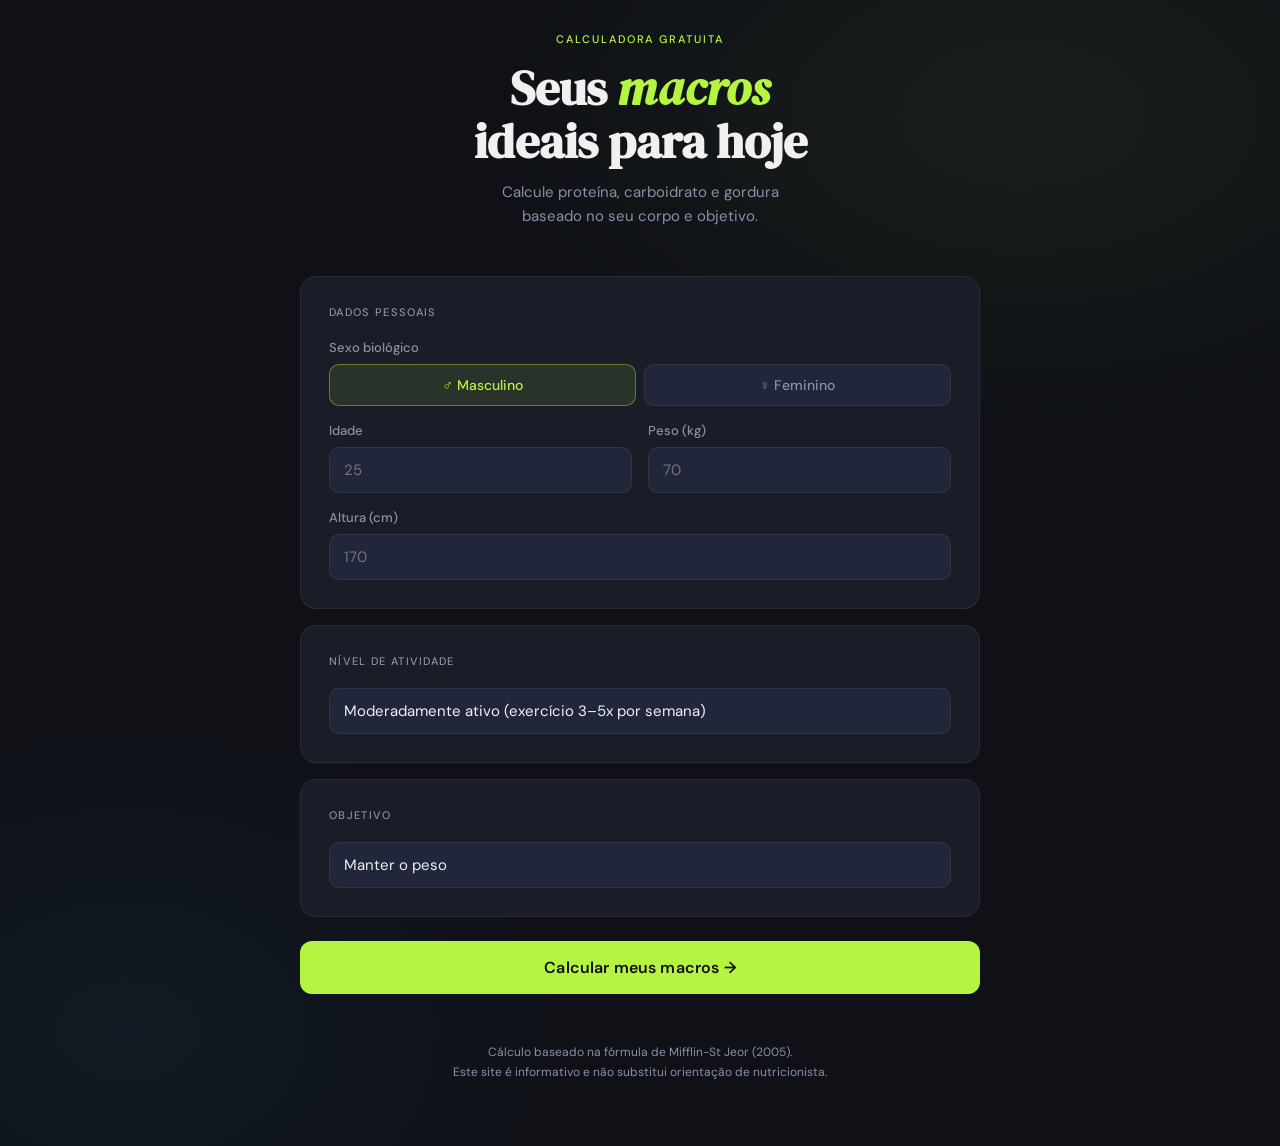
==== index.html @ f39bc1b3 "Add files via upload" ====
<!DOCTYPE html>
<html lang="pt-BR">
    <head>
        <meta charset="UTF-8">
        <meta name="viewport" content="width=device-width, initial-scale=1.0">
        <title>Calculadora de Macros | Proteína, Carboidrato e Gordura</title>
        <meta name="description" content="Calcule seus macronutrientes ideais para emagrecer, ganhar massa ou manter o peso. Grátis e baseado em fórmulas científicas.">
        <link rel="preconnect" href="https://fonts.googleapis.com">
        <link href="https://fonts.googleapis.com/css2?family=DM+Serif+Display:ital@0;1&family=DM+Sans:wght@300;400;500;600&display=swap" rel="stylesheet">
        <link rel="stylesheet" href="style.css">
    </head>
    <body>
        <div class="container">
        
        <header>
            <p class="eyebrow">Calculadora gratuita</p>
            <h1>Seus <em>macros</em><br>ideais para hoje</h1>
            <p class="subtitle">Calcule proteína, carboidrato e gordura<br>baseado no seu corpo e objetivo.</p>
        </header>
        
        <div class="card">
            <p class="section-label">Dados pessoais</p>
            <div style="margin-bottom:1rem;">
            <label style="margin-bottom:8px; display:block;">Sexo biológico</label>
            <div class="gender-group">
                <button class="gender-btn active" onclick="setGender('m', this)">♂ Masculino</button>
                <button class="gender-btn" onclick="setGender('f', this)">♀ Feminino</button>
            </div>
            </div>
            <div class="row">
            <div class="field">
                <label for="age">Idade</label>
                <input type="number" id="age" placeholder="25" min="10" max="100">
            </div>
            <div class="field">
                <label for="weight">Peso (kg)</label>
                <input type="number" id="weight" placeholder="70" min="30" max="300">
            </div>
            </div>
            <div class="field" style="margin-top:1rem;">
            <label for="height">Altura (cm)</label>
            <input type="number" id="height" placeholder="170" min="100" max="250">
            </div>
        </div>

        <div class="card">
            <p class="section-label">Nível de atividade</p>
            <div class="field">
            <select id="activity">
                <option value="1.2">Sedentário (pouco ou nenhum exercício)</option>
                <option value="1.375">Levemente ativo (exercício 1–3x por semana)</option>
                <option value="1.55" selected>Moderadamente ativo (exercício 3–5x por semana)</option>
                <option value="1.725">Muito ativo (exercício 6–7x por semana)</option>
                <option value="1.9">Extremamente ativo (atleta ou trabalho físico intenso)</option>
            </select>
            </div>
        </div>

        <div class="card">
            <p class="section-label">Objetivo</p>
            <div class="field">
            <select id="goal">
                <option value="cut">Emagrecer (déficit calórico)</option>
                <option value="maintain" selected>Manter o peso</option>
                <option value="bulk">Ganhar massa muscular</option>
            </select>
            </div>
        </div>
        
        <button class="calc-btn" onclick="calcular()">Calcular meus macros →</button>

        <div id="results">
            <div style="height:2rem;"></div>
        
            <div class="kcal-card">
            <p class="kcal-label">Calorias diárias recomendadas</p>
            <p class="kcal-value" id="r-kcal">—</p>
            <p class="kcal-unit">kcal / dia</p>
            </div>
        
            <div class="macros-grid">
            <div class="macro-card protein">
                <p class="macro-name">Proteína</p>
                <p class="macro-g" id="r-prot">—</p>
                <p class="macro-unit">gramas</p>
            </div>
            <div class="macro-card carb">
                <p class="macro-name">Carboidrato</p>
                <p class="macro-g" id="r-carb">—</p>
                <p class="macro-unit">gramas</p>
            </div>
            <div class="macro-card fat">
                <p class="macro-name">Gordura</p>
                <p class="macro-g" id="r-fat">—</p>
                <p class="macro-unit">gramas</p>
            </div>
            </div>
        
            <div class="bar-card">
            <p class="bar-label">Distribuição calórica</p>
            <div class="bar-track">
                <div class="bar-segment" id="bar-prot" style="background: var(--protein); width:0%"></div>
                <div class="bar-segment" id="bar-carb" style="background: var(--carb); width:0%"></div>
                <div class="bar-segment" id="bar-fat" style="background: var(--fat); width:0%"></div>
            </div>
            <div class="bar-legend">
                <div class="legend-item"><div class="legend-dot" style="background:var(--protein)"></div><span id="leg-prot">Proteína</span></div>
                <div class="legend-item"><div class="legend-dot" style="background:var(--carb)"></div><span id="leg-carb">Carboidrato</span></div>
                <div class="legend-item"><div class="legend-dot" style="background:var(--fat)"></div><span id="leg-fat">Gordura</span></div>
            </div>
            </div>
        
            <div class="info-card">
            <p class="info-title">Detalhes do cálculo</p>
            <div class="info-row"><span>TMB (metabolismo basal)</span><span id="r-bmr">—</span></div>
            <div class="info-row"><span>TDEE (gasto total)</span><span id="r-tdee">—</span></div>
            <div class="info-row"><span>Ajuste pelo objetivo</span><span id="r-adj">—</span></div>
            <div class="info-row"><span>Meta calórica final</span><span id="r-meta">—</span></div>
            </div>
        
            <div class="tip" id="r-tip"></div>
        
        </div>
        
        <footer>
            Cálculo baseado na fórmula de Mifflin-St Jeor (2005).<br>
            Este site é informativo e não substitui orientação de nutricionista.
        </footer>
        
        </div>
        <script src="script.js"></script>
    </body>
</html>
---- style.css ----
:root {
    --bg: #0f1117;
    --surface: #1a1d27;
    --surface2: #22263a;
    --accent: #b5f542;
    --accent2: #42f5a7;
    --accent3: #f5a742;
    --text: #f0f0f0;
    --muted: #8891a8;
    --border: rgba(255,255,255,0.07);
    --radius: 16px;
    --protein: #b5f542;
    --carb: #42c8f5;
    --fat: #f5a742;
  }
 
  * { margin: 0; padding: 0; box-sizing: border-box; }
 
  body {
    background: var(--bg);
    color: var(--text);
    font-family: 'DM Sans', sans-serif;
    min-height: 100vh;
    padding: 2rem 1rem 4rem;
    background-image: radial-gradient(ellipse 60% 40% at 80% 10%, rgba(181,245,66,0.06) 0%, transparent 70%),
                      radial-gradient(ellipse 50% 40% at 10% 90%, rgba(66,197,245,0.05) 0%, transparent 70%);
  }
 
  .container {
    max-width: 680px;
    margin: 0 auto;
  }
 
  header {
    text-align: center;
    margin-bottom: 3rem;
    animation: fadeUp 0.6s ease both;
  }
 
  .eyebrow {
    font-size: 11px;
    letter-spacing: 0.18em;
    text-transform: uppercase;
    color: var(--accent);
    font-weight: 500;
    margin-bottom: 1rem;
  }
 
  h1 {
    font-family: 'DM Serif Display', serif;
    font-size: clamp(2rem, 6vw, 3rem);
    line-height: 1.1;
    margin-bottom: 0.75rem;
  }
 
  h1 em {
    font-style: italic;
    color: var(--accent);
  }
 
  .subtitle {
    color: var(--muted);
    font-size: 15px;
    line-height: 1.6;
  }
 
  .card {
    background: var(--surface);
    border: 1px solid var(--border);
    border-radius: var(--radius);
    padding: 1.75rem;
    margin-bottom: 1rem;
    animation: fadeUp 0.6s ease both;
  }
 
  .card:nth-child(2) { animation-delay: 0.08s; }
  .card:nth-child(3) { animation-delay: 0.16s; }
  .card:nth-child(4) { animation-delay: 0.24s; }
 
  .section-label {
    font-size: 11px;
    letter-spacing: 0.12em;
    text-transform: uppercase;
    color: var(--muted);
    margin-bottom: 1.25rem;
    font-weight: 500;
  }
 
  .row {
    display: grid;
    grid-template-columns: 1fr 1fr;
    gap: 1rem;
  }
 
  .field {
    display: flex;
    flex-direction: column;
    gap: 8px;
  }
 
  label {
    font-size: 13px;
    color: var(--muted);
    font-weight: 500;
  }
 
  input[type="number"], select {
    background: var(--surface2);
    border: 1px solid var(--border);
    border-radius: 10px;
    color: var(--text);
    font-family: 'DM Sans', sans-serif;
    font-size: 15px;
    padding: 12px 14px;
    width: 100%;
    transition: border-color 0.2s;
    appearance: none;
  }
 
  input[type="number"]:focus, select:focus {
    outline: none;
    border-color: rgba(181,245,66,0.4);
  }
 
  select { cursor: pointer; }
 
  .gender-group {
    display: grid;
    grid-template-columns: 1fr 1fr;
    gap: 8px;
  }
 
  .gender-btn {
    background: var(--surface2);
    border: 1px solid var(--border);
    border-radius: 10px;
    color: var(--muted);
    font-family: 'DM Sans', sans-serif;
    font-size: 14px;
    font-weight: 500;
    padding: 11px;
    cursor: pointer;
    transition: all 0.2s;
    text-align: center;
  }
 
  .gender-btn.active {
    background: rgba(181,245,66,0.1);
    border-color: rgba(181,245,66,0.4);
    color: var(--accent);
  }
 
  .calc-btn {
    width: 100%;
    background: var(--accent);
    border: none;
    border-radius: 12px;
    color: #0f1117;
    font-family: 'DM Sans', sans-serif;
    font-size: 16px;
    font-weight: 600;
    padding: 16px;
    cursor: pointer;
    transition: all 0.2s;
    margin-top: 0.5rem;
    letter-spacing: 0.01em;
  }
 
  .calc-btn:hover { background: #c8f85a; transform: translateY(-1px); }
  .calc-btn:active { transform: translateY(0); }
 
  #results {
    display: none;
    animation: fadeUp 0.5s ease both;
  }
 
  .kcal-card {
    background: linear-gradient(135deg, rgba(181,245,66,0.12), rgba(66,197,245,0.08));
    border: 1px solid rgba(181,245,66,0.2);
    border-radius: var(--radius);
    padding: 2rem;
    text-align: center;
    margin-bottom: 1rem;
  }
 
  .kcal-label {
    font-size: 13px;
    color: var(--muted);
    text-transform: uppercase;
    letter-spacing: 0.1em;
    margin-bottom: 0.5rem;
  }
 
  .kcal-value {
    font-family: 'DM Serif Display', serif;
    font-size: 4rem;
    color: var(--accent);
    line-height: 1;
    margin-bottom: 0.25rem;
  }
 
  .kcal-unit {
    font-size: 14px;
    color: var(--muted);
  }
 
  .macros-grid {
    display: grid;
    grid-template-columns: repeat(3, 1fr);
    gap: 1rem;
    margin-bottom: 1rem;
  }
 
  .macro-card {
    background: var(--surface);
    border: 1px solid var(--border);
    border-radius: var(--radius);
    padding: 1.25rem 1rem;
    text-align: center;
    position: relative;
    overflow: hidden;
  }
 
  .macro-card::before {
    content: '';
    position: absolute;
    top: 0; left: 0; right: 0;
    height: 3px;
  }
 
  .macro-card.protein::before { background: var(--protein); }
  .macro-card.carb::before { background: var(--carb); }
  .macro-card.fat::before { background: var(--fat); }
 
  .macro-name {
    font-size: 11px;
    text-transform: uppercase;
    letter-spacing: 0.1em;
    margin-bottom: 0.5rem;
  }
 
  .macro-card.protein .macro-name { color: var(--protein); }
  .macro-card.carb .macro-name { color: var(--carb); }
  .macro-card.fat .macro-name { color: var(--fat); }
 
  .macro-g {
    font-family: 'DM Serif Display', serif;
    font-size: 2.2rem;
    line-height: 1;
    margin-bottom: 2px;
  }
 
  .macro-card.protein .macro-g { color: var(--protein); }
  .macro-card.carb .macro-g { color: var(--carb); }
  .macro-card.fat .macro-g { color: var(--fat); }
 
  .macro-unit { font-size: 12px; color: var(--muted); }
 
  .bar-card {
    background: var(--surface);
    border: 1px solid var(--border);
    border-radius: var(--radius);
    padding: 1.5rem;
    margin-bottom: 1rem;
  }
 
  .bar-label {
    font-size: 12px;
    color: var(--muted);
    margin-bottom: 10px;
    text-transform: uppercase;
    letter-spacing: 0.08em;
  }
 
  .bar-track {
    height: 10px;
    background: var(--surface2);
    border-radius: 99px;
    overflow: hidden;
    display: flex;
    gap: 2px;
  }
 
  .bar-segment {
    height: 100%;
    border-radius: 99px;
    transition: width 0.8s cubic-bezier(0.4,0,0.2,1);
  }
 
  .bar-legend {
    display: flex;
    gap: 1.25rem;
    margin-top: 10px;
    flex-wrap: wrap;
  }
 
  .legend-item {
    display: flex;
    align-items: center;
    gap: 6px;
    font-size: 12px;
    color: var(--muted);
  }
 
  .legend-dot {
    width: 8px; height: 8px;
    border-radius: 50%;
    flex-shrink: 0;
  }
 
  .info-card {
    background: var(--surface);
    border: 1px solid var(--border);
    border-radius: var(--radius);
    padding: 1.5rem;
    margin-bottom: 1rem;
  }
 
  .info-title {
    font-size: 13px;
    font-weight: 600;
    margin-bottom: 0.75rem;
    color: var(--text);
  }
 
  .info-row {
    display: flex;
    justify-content: space-between;
    align-items: center;
    padding: 8px 0;
    border-bottom: 1px solid var(--border);
    font-size: 14px;
  }
 
  .info-row:last-child { border-bottom: none; }
  .info-row span:first-child { color: var(--muted); }
  .info-row span:last-child { font-weight: 500; }
 
  .tip {
    background: rgba(181,245,66,0.06);
    border: 1px solid rgba(181,245,66,0.15);
    border-radius: var(--radius);
    padding: 1.25rem;
    font-size: 13px;
    color: var(--muted);
    line-height: 1.6;
    margin-bottom: 1rem;
  }
 
  .tip strong { color: var(--accent); font-weight: 500; }
 
  footer {
    text-align: center;
    color: var(--muted);
    font-size: 12px;
    margin-top: 3rem;
    line-height: 1.7;
  }
 
  @keyframes fadeUp {
    from { opacity: 0; transform: translateY(16px); }
    to { opacity: 1; transform: translateY(0); }
  }
 
  @media (max-width: 480px) {
    .row { grid-template-columns: 1fr; }
    .macros-grid { grid-template-columns: 1fr; }
    .kcal-value { font-size: 3rem; }
  }
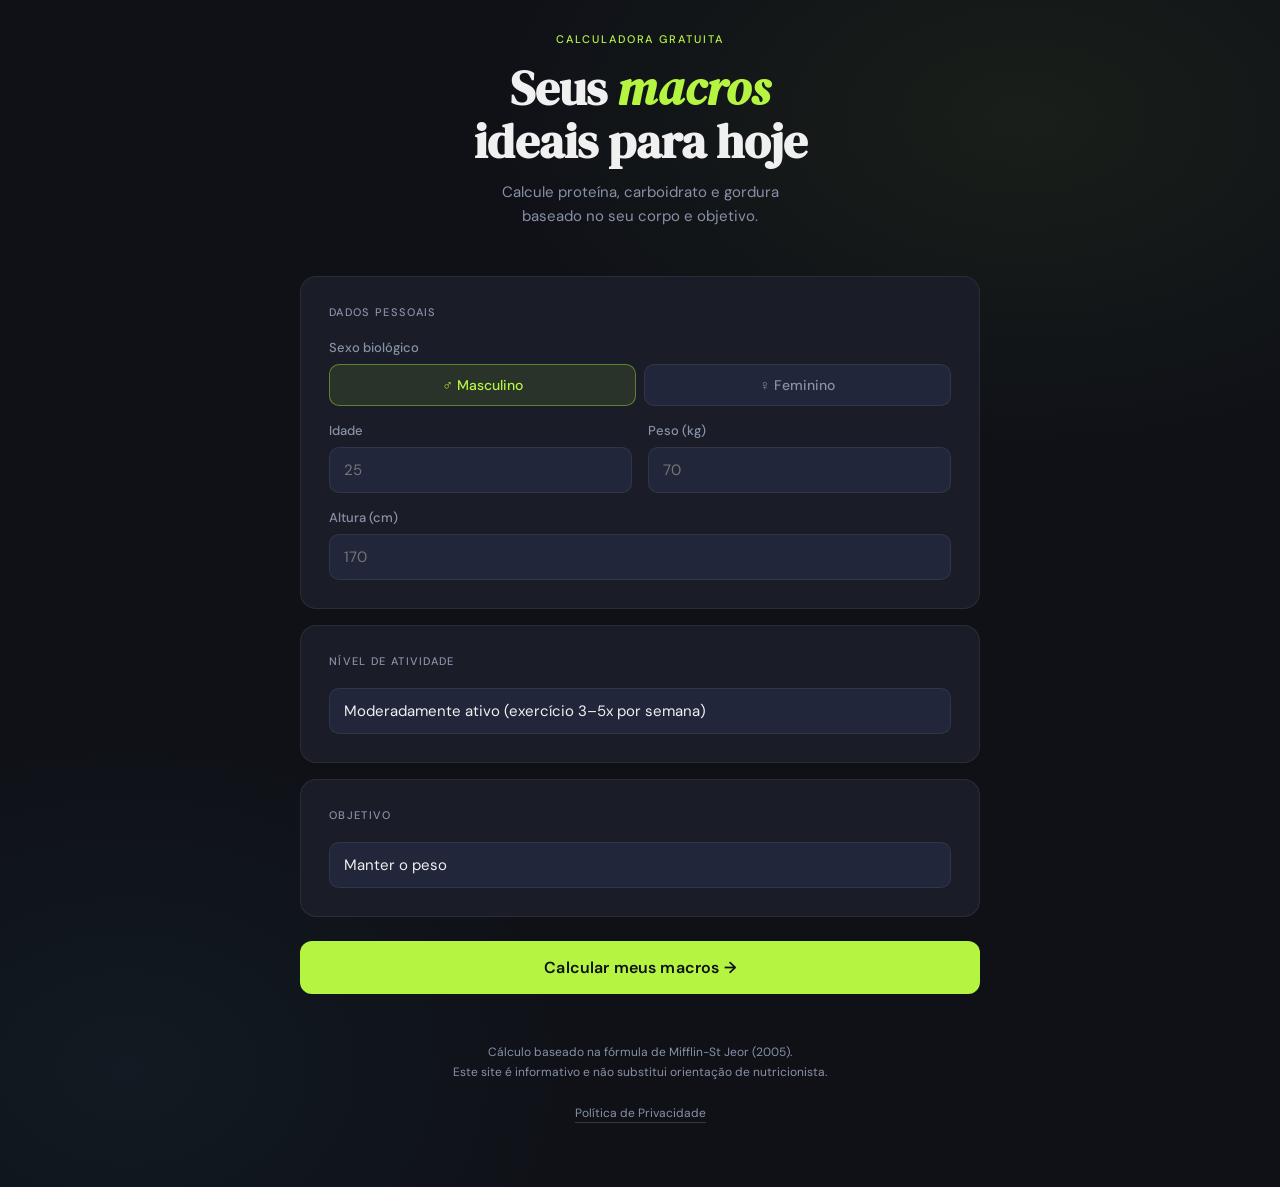
==== commit aa4d3791: "Update index.html" ====
--- a/index.html
+++ b/index.html
@@ -1,133 +1,597 @@
 <!DOCTYPE html>
 <html lang="pt-BR">
-    <head>
-        <meta charset="UTF-8">
-        <meta name="viewport" content="width=device-width, initial-scale=1.0">
-        <title>Calculadora de Macros | Proteína, Carboidrato e Gordura</title>
-        <meta name="description" content="Calcule seus macronutrientes ideais para emagrecer, ganhar massa ou manter o peso. Grátis e baseado em fórmulas científicas.">
-        <link rel="preconnect" href="https://fonts.googleapis.com">
-        <link href="https://fonts.googleapis.com/css2?family=DM+Serif+Display:ital@0;1&family=DM+Sans:wght@300;400;500;600&display=swap" rel="stylesheet">
-        <link rel="stylesheet" href="style.css">
-    </head>
-    <body>
-        <div class="container">
-        
-        <header>
-            <p class="eyebrow">Calculadora gratuita</p>
-            <h1>Seus <em>macros</em><br>ideais para hoje</h1>
-            <p class="subtitle">Calcule proteína, carboidrato e gordura<br>baseado no seu corpo e objetivo.</p>
-        </header>
-        
-        <div class="card">
-            <p class="section-label">Dados pessoais</p>
-            <div style="margin-bottom:1rem;">
-            <label style="margin-bottom:8px; display:block;">Sexo biológico</label>
-            <div class="gender-group">
-                <button class="gender-btn active" onclick="setGender('m', this)">♂ Masculino</button>
-                <button class="gender-btn" onclick="setGender('f', this)">♀ Feminino</button>
-            </div>
-            </div>
-            <div class="row">
-            <div class="field">
-                <label for="age">Idade</label>
-                <input type="number" id="age" placeholder="25" min="10" max="100">
-            </div>
-            <div class="field">
-                <label for="weight">Peso (kg)</label>
-                <input type="number" id="weight" placeholder="70" min="30" max="300">
-            </div>
-            </div>
-            <div class="field" style="margin-top:1rem;">
-            <label for="height">Altura (cm)</label>
-            <input type="number" id="height" placeholder="170" min="100" max="250">
-            </div>
-        </div>
-
-        <div class="card">
-            <p class="section-label">Nível de atividade</p>
-            <div class="field">
-            <select id="activity">
-                <option value="1.2">Sedentário (pouco ou nenhum exercício)</option>
-                <option value="1.375">Levemente ativo (exercício 1–3x por semana)</option>
-                <option value="1.55" selected>Moderadamente ativo (exercício 3–5x por semana)</option>
-                <option value="1.725">Muito ativo (exercício 6–7x por semana)</option>
-                <option value="1.9">Extremamente ativo (atleta ou trabalho físico intenso)</option>
-            </select>
-            </div>
-        </div>
-
-        <div class="card">
-            <p class="section-label">Objetivo</p>
-            <div class="field">
-            <select id="goal">
-                <option value="cut">Emagrecer (déficit calórico)</option>
-                <option value="maintain" selected>Manter o peso</option>
-                <option value="bulk">Ganhar massa muscular</option>
-            </select>
-            </div>
-        </div>
-        
-        <button class="calc-btn" onclick="calcular()">Calcular meus macros →</button>
-
-        <div id="results">
-            <div style="height:2rem;"></div>
-        
-            <div class="kcal-card">
-            <p class="kcal-label">Calorias diárias recomendadas</p>
-            <p class="kcal-value" id="r-kcal">—</p>
-            <p class="kcal-unit">kcal / dia</p>
-            </div>
-        
-            <div class="macros-grid">
-            <div class="macro-card protein">
-                <p class="macro-name">Proteína</p>
-                <p class="macro-g" id="r-prot">—</p>
-                <p class="macro-unit">gramas</p>
-            </div>
-            <div class="macro-card carb">
-                <p class="macro-name">Carboidrato</p>
-                <p class="macro-g" id="r-carb">—</p>
-                <p class="macro-unit">gramas</p>
-            </div>
-            <div class="macro-card fat">
-                <p class="macro-name">Gordura</p>
-                <p class="macro-g" id="r-fat">—</p>
-                <p class="macro-unit">gramas</p>
-            </div>
-            </div>
-        
-            <div class="bar-card">
-            <p class="bar-label">Distribuição calórica</p>
-            <div class="bar-track">
-                <div class="bar-segment" id="bar-prot" style="background: var(--protein); width:0%"></div>
-                <div class="bar-segment" id="bar-carb" style="background: var(--carb); width:0%"></div>
-                <div class="bar-segment" id="bar-fat" style="background: var(--fat); width:0%"></div>
-            </div>
-            <div class="bar-legend">
-                <div class="legend-item"><div class="legend-dot" style="background:var(--protein)"></div><span id="leg-prot">Proteína</span></div>
-                <div class="legend-item"><div class="legend-dot" style="background:var(--carb)"></div><span id="leg-carb">Carboidrato</span></div>
-                <div class="legend-item"><div class="legend-dot" style="background:var(--fat)"></div><span id="leg-fat">Gordura</span></div>
-            </div>
-            </div>
-        
-            <div class="info-card">
-            <p class="info-title">Detalhes do cálculo</p>
-            <div class="info-row"><span>TMB (metabolismo basal)</span><span id="r-bmr">—</span></div>
-            <div class="info-row"><span>TDEE (gasto total)</span><span id="r-tdee">—</span></div>
-            <div class="info-row"><span>Ajuste pelo objetivo</span><span id="r-adj">—</span></div>
-            <div class="info-row"><span>Meta calórica final</span><span id="r-meta">—</span></div>
-            </div>
-        
-            <div class="tip" id="r-tip"></div>
-        
-        </div>
-        
-        <footer>
-            Cálculo baseado na fórmula de Mifflin-St Jeor (2005).<br>
-            Este site é informativo e não substitui orientação de nutricionista.
-        </footer>
-        
-        </div>
-        <script src="script.js"></script>
-    </body>
-</html>+<head>
+<meta charset="UTF-8">
+<meta name="viewport" content="width=device-width, initial-scale=1.0">
+<title>Calculadora de Macros | Proteína, Carboidrato e Gordura</title>
+<meta name="description" content="Calcule seus macronutrientes ideais para emagrecer, ganhar massa ou manter o peso. Grátis e baseado em fórmulas científicas.">
+<link rel="preconnect" href="https://fonts.googleapis.com">
+<link href="https://fonts.googleapis.com/css2?family=DM+Serif+Display:ital@0;1&family=DM+Sans:wght@300;400;500;600&display=swap" rel="stylesheet">
+<style>
+  :root {
+    --bg: #0f1117;
+    --surface: #1a1d27;
+    --surface2: #22263a;
+    --accent: #b5f542;
+    --accent2: #42f5a7;
+    --accent3: #f5a742;
+    --text: #f0f0f0;
+    --muted: #8891a8;
+    --border: rgba(255,255,255,0.07);
+    --radius: 16px;
+    --protein: #b5f542;
+    --carb: #42c8f5;
+    --fat: #f5a742;
+  }
+
+  * { margin: 0; padding: 0; box-sizing: border-box; }
+
+  body {
+    background: var(--bg);
+    color: var(--text);
+    font-family: 'DM Sans', sans-serif;
+    min-height: 100vh;
+    padding: 2rem 1rem 4rem;
+    background-image: radial-gradient(ellipse 60% 40% at 80% 10%, rgba(181,245,66,0.06) 0%, transparent 70%),
+                      radial-gradient(ellipse 50% 40% at 10% 90%, rgba(66,197,245,0.05) 0%, transparent 70%);
+  }
+
+  .container {
+    max-width: 680px;
+    margin: 0 auto;
+  }
+
+  header {
+    text-align: center;
+    margin-bottom: 3rem;
+    animation: fadeUp 0.6s ease both;
+  }
+
+  .eyebrow {
+    font-size: 11px;
+    letter-spacing: 0.18em;
+    text-transform: uppercase;
+    color: var(--accent);
+    font-weight: 500;
+    margin-bottom: 1rem;
+  }
+
+  h1 {
+    font-family: 'DM Serif Display', serif;
+    font-size: clamp(2rem, 6vw, 3rem);
+    line-height: 1.1;
+    margin-bottom: 0.75rem;
+  }
+
+  h1 em {
+    font-style: italic;
+    color: var(--accent);
+  }
+
+  .subtitle {
+    color: var(--muted);
+    font-size: 15px;
+    line-height: 1.6;
+  }
+
+  .card {
+    background: var(--surface);
+    border: 1px solid var(--border);
+    border-radius: var(--radius);
+    padding: 1.75rem;
+    margin-bottom: 1rem;
+    animation: fadeUp 0.6s ease both;
+  }
+
+  .card:nth-child(2) { animation-delay: 0.08s; }
+  .card:nth-child(3) { animation-delay: 0.16s; }
+  .card:nth-child(4) { animation-delay: 0.24s; }
+
+  .section-label {
+    font-size: 11px;
+    letter-spacing: 0.12em;
+    text-transform: uppercase;
+    color: var(--muted);
+    margin-bottom: 1.25rem;
+    font-weight: 500;
+  }
+
+  .row {
+    display: grid;
+    grid-template-columns: 1fr 1fr;
+    gap: 1rem;
+  }
+
+  .field {
+    display: flex;
+    flex-direction: column;
+    gap: 8px;
+  }
+
+  label {
+    font-size: 13px;
+    color: var(--muted);
+    font-weight: 500;
+  }
+
+  input[type="number"], select {
+    background: var(--surface2);
+    border: 1px solid var(--border);
+    border-radius: 10px;
+    color: var(--text);
+    font-family: 'DM Sans', sans-serif;
+    font-size: 15px;
+    padding: 12px 14px;
+    width: 100%;
+    transition: border-color 0.2s;
+    appearance: none;
+  }
+
+  input[type="number"]:focus, select:focus {
+    outline: none;
+    border-color: rgba(181,245,66,0.4);
+  }
+
+  select { cursor: pointer; }
+
+  .gender-group {
+    display: grid;
+    grid-template-columns: 1fr 1fr;
+    gap: 8px;
+  }
+
+  .gender-btn {
+    background: var(--surface2);
+    border: 1px solid var(--border);
+    border-radius: 10px;
+    color: var(--muted);
+    font-family: 'DM Sans', sans-serif;
+    font-size: 14px;
+    font-weight: 500;
+    padding: 11px;
+    cursor: pointer;
+    transition: all 0.2s;
+    text-align: center;
+  }
+
+  .gender-btn.active {
+    background: rgba(181,245,66,0.1);
+    border-color: rgba(181,245,66,0.4);
+    color: var(--accent);
+  }
+
+  .calc-btn {
+    width: 100%;
+    background: var(--accent);
+    border: none;
+    border-radius: 12px;
+    color: #0f1117;
+    font-family: 'DM Sans', sans-serif;
+    font-size: 16px;
+    font-weight: 600;
+    padding: 16px;
+    cursor: pointer;
+    transition: all 0.2s;
+    margin-top: 0.5rem;
+    letter-spacing: 0.01em;
+  }
+
+  .calc-btn:hover { background: #c8f85a; transform: translateY(-1px); }
+  .calc-btn:active { transform: translateY(0); }
+
+  #results {
+    display: none;
+    animation: fadeUp 0.5s ease both;
+  }
+
+  .kcal-card {
+    background: linear-gradient(135deg, rgba(181,245,66,0.12), rgba(66,197,245,0.08));
+    border: 1px solid rgba(181,245,66,0.2);
+    border-radius: var(--radius);
+    padding: 2rem;
+    text-align: center;
+    margin-bottom: 1rem;
+  }
+
+  .kcal-label {
+    font-size: 13px;
+    color: var(--muted);
+    text-transform: uppercase;
+    letter-spacing: 0.1em;
+    margin-bottom: 0.5rem;
+  }
+
+  .kcal-value {
+    font-family: 'DM Serif Display', serif;
+    font-size: 4rem;
+    color: var(--accent);
+    line-height: 1;
+    margin-bottom: 0.25rem;
+  }
+
+  .kcal-unit {
+    font-size: 14px;
+    color: var(--muted);
+  }
+
+  .macros-grid {
+    display: grid;
+    grid-template-columns: repeat(3, 1fr);
+    gap: 1rem;
+    margin-bottom: 1rem;
+  }
+
+  .macro-card {
+    background: var(--surface);
+    border: 1px solid var(--border);
+    border-radius: var(--radius);
+    padding: 1.25rem 1rem;
+    text-align: center;
+    position: relative;
+    overflow: hidden;
+  }
+
+  .macro-card::before {
+    content: '';
+    position: absolute;
+    top: 0; left: 0; right: 0;
+    height: 3px;
+  }
+
+  .macro-card.protein::before { background: var(--protein); }
+  .macro-card.carb::before { background: var(--carb); }
+  .macro-card.fat::before { background: var(--fat); }
+
+  .macro-name {
+    font-size: 11px;
+    text-transform: uppercase;
+    letter-spacing: 0.1em;
+    margin-bottom: 0.5rem;
+  }
+
+  .macro-card.protein .macro-name { color: var(--protein); }
+  .macro-card.carb .macro-name { color: var(--carb); }
+  .macro-card.fat .macro-name { color: var(--fat); }
+
+  .macro-g {
+    font-family: 'DM Serif Display', serif;
+    font-size: 2.2rem;
+    line-height: 1;
+    margin-bottom: 2px;
+  }
+
+  .macro-card.protein .macro-g { color: var(--protein); }
+  .macro-card.carb .macro-g { color: var(--carb); }
+  .macro-card.fat .macro-g { color: var(--fat); }
+
+  .macro-unit { font-size: 12px; color: var(--muted); }
+
+  .bar-card {
+    background: var(--surface);
+    border: 1px solid var(--border);
+    border-radius: var(--radius);
+    padding: 1.5rem;
+    margin-bottom: 1rem;
+  }
+
+  .bar-label {
+    font-size: 12px;
+    color: var(--muted);
+    margin-bottom: 10px;
+    text-transform: uppercase;
+    letter-spacing: 0.08em;
+  }
+
+  .bar-track {
+    height: 10px;
+    background: var(--surface2);
+    border-radius: 99px;
+    overflow: hidden;
+    display: flex;
+    gap: 2px;
+  }
+
+  .bar-segment {
+    height: 100%;
+    border-radius: 99px;
+    transition: width 0.8s cubic-bezier(0.4,0,0.2,1);
+  }
+
+  .bar-legend {
+    display: flex;
+    gap: 1.25rem;
+    margin-top: 10px;
+    flex-wrap: wrap;
+  }
+
+  .legend-item {
+    display: flex;
+    align-items: center;
+    gap: 6px;
+    font-size: 12px;
+    color: var(--muted);
+  }
+
+  .legend-dot {
+    width: 8px; height: 8px;
+    border-radius: 50%;
+    flex-shrink: 0;
+  }
+
+  .info-card {
+    background: var(--surface);
+    border: 1px solid var(--border);
+    border-radius: var(--radius);
+    padding: 1.5rem;
+    margin-bottom: 1rem;
+  }
+
+  .info-title {
+    font-size: 13px;
+    font-weight: 600;
+    margin-bottom: 0.75rem;
+    color: var(--text);
+  }
+
+  .info-row {
+    display: flex;
+    justify-content: space-between;
+    align-items: center;
+    padding: 8px 0;
+    border-bottom: 1px solid var(--border);
+    font-size: 14px;
+  }
+
+  .info-row:last-child { border-bottom: none; }
+  .info-row span:first-child { color: var(--muted); }
+  .info-row span:last-child { font-weight: 500; }
+
+  .tip {
+    background: rgba(181,245,66,0.06);
+    border: 1px solid rgba(181,245,66,0.15);
+    border-radius: var(--radius);
+    padding: 1.25rem;
+    font-size: 13px;
+    color: var(--muted);
+    line-height: 1.6;
+    margin-bottom: 1rem;
+  }
+
+  .tip strong { color: var(--accent); font-weight: 500; }
+
+  footer {
+    text-align: center;
+    color: var(--muted);
+    font-size: 12px;
+    margin-top: 3rem;
+    line-height: 1.7;
+  }
+
+  @keyframes fadeUp {
+    from { opacity: 0; transform: translateY(16px); }
+    to { opacity: 1; transform: translateY(0); }
+  }
+
+  @media (max-width: 480px) {
+    .row { grid-template-columns: 1fr; }
+    .macros-grid { grid-template-columns: 1fr; }
+    .kcal-value { font-size: 3rem; }
+  }
+</style>
+</head>
+<body>
+<div class="container">
+
+  <header>
+    <p class="eyebrow">Calculadora gratuita</p>
+    <h1>Seus <em>macros</em><br>ideais para hoje</h1>
+    <p class="subtitle">Calcule proteína, carboidrato e gordura<br>baseado no seu corpo e objetivo.</p>
+  </header>
+
+  <div class="card">
+    <p class="section-label">Dados pessoais</p>
+    <div style="margin-bottom:1rem;">
+      <label style="margin-bottom:8px; display:block;">Sexo biológico</label>
+      <div class="gender-group">
+        <button class="gender-btn active" onclick="setGender('m', this)">♂ Masculino</button>
+        <button class="gender-btn" onclick="setGender('f', this)">♀ Feminino</button>
+      </div>
+    </div>
+    <div class="row">
+      <div class="field">
+        <label for="age">Idade</label>
+        <input type="number" id="age" placeholder="25" min="10" max="100">
+      </div>
+      <div class="field">
+        <label for="weight">Peso (kg)</label>
+        <input type="number" id="weight" placeholder="70" min="30" max="300">
+      </div>
+    </div>
+    <div class="field" style="margin-top:1rem;">
+      <label for="height">Altura (cm)</label>
+      <input type="number" id="height" placeholder="170" min="100" max="250">
+    </div>
+  </div>
+
+  <div class="card">
+    <p class="section-label">Nível de atividade</p>
+    <div class="field">
+      <select id="activity">
+        <option value="1.2">Sedentário (pouco ou nenhum exercício)</option>
+        <option value="1.375">Levemente ativo (exercício 1–3x por semana)</option>
+        <option value="1.55" selected>Moderadamente ativo (exercício 3–5x por semana)</option>
+        <option value="1.725">Muito ativo (exercício 6–7x por semana)</option>
+        <option value="1.9">Extremamente ativo (atleta ou trabalho físico intenso)</option>
+      </select>
+    </div>
+  </div>
+
+  <div class="card">
+    <p class="section-label">Objetivo</p>
+    <div class="field">
+      <select id="goal">
+        <option value="cut">Emagrecer (déficit calórico)</option>
+        <option value="maintain" selected>Manter o peso</option>
+        <option value="bulk">Ganhar massa muscular</option>
+      </select>
+    </div>
+  </div>
+
+  <button class="calc-btn" onclick="calcular()">Calcular meus macros →</button>
+
+  <div id="results">
+    <div style="height:2rem;"></div>
+
+    <div class="kcal-card">
+      <p class="kcal-label">Calorias diárias recomendadas</p>
+      <p class="kcal-value" id="r-kcal">—</p>
+      <p class="kcal-unit">kcal / dia</p>
+    </div>
+
+    <div class="macros-grid">
+      <div class="macro-card protein">
+        <p class="macro-name">Proteína</p>
+        <p class="macro-g" id="r-prot">—</p>
+        <p class="macro-unit">gramas</p>
+      </div>
+      <div class="macro-card carb">
+        <p class="macro-name">Carboidrato</p>
+        <p class="macro-g" id="r-carb">—</p>
+        <p class="macro-unit">gramas</p>
+      </div>
+      <div class="macro-card fat">
+        <p class="macro-name">Gordura</p>
+        <p class="macro-g" id="r-fat">—</p>
+        <p class="macro-unit">gramas</p>
+      </div>
+    </div>
+
+    <div class="bar-card">
+      <p class="bar-label">Distribuição calórica</p>
+      <div class="bar-track">
+        <div class="bar-segment" id="bar-prot" style="background: var(--protein); width:0%"></div>
+        <div class="bar-segment" id="bar-carb" style="background: var(--carb); width:0%"></div>
+        <div class="bar-segment" id="bar-fat" style="background: var(--fat); width:0%"></div>
+      </div>
+      <div class="bar-legend">
+        <div class="legend-item"><div class="legend-dot" style="background:var(--protein)"></div><span id="leg-prot">Proteína</span></div>
+        <div class="legend-item"><div class="legend-dot" style="background:var(--carb)"></div><span id="leg-carb">Carboidrato</span></div>
+        <div class="legend-item"><div class="legend-dot" style="background:var(--fat)"></div><span id="leg-fat">Gordura</span></div>
+      </div>
+    </div>
+
+    <div class="info-card">
+      <p class="info-title">Detalhes do cálculo</p>
+      <div class="info-row"><span>TMB (metabolismo basal)</span><span id="r-bmr">—</span></div>
+      <div class="info-row"><span>TDEE (gasto total)</span><span id="r-tdee">—</span></div>
+      <div class="info-row"><span>Ajuste pelo objetivo</span><span id="r-adj">—</span></div>
+      <div class="info-row"><span>Meta calórica final</span><span id="r-meta">—</span></div>
+    </div>
+
+    <div class="tip" id="r-tip"></div>
+
+  </div>
+
+  <footer>
+    Cálculo baseado na fórmula de Mifflin-St Jeor (2005).<br>
+    Este site é informativo e não substitui orientação de nutricionista.<br><br>
+    <a href="/privacy.html" style="color: var(--muted); text-decoration: none; border-bottom: 1px solid rgba(136,145,168,0.3); padding-bottom: 1px; font-size: 12px;">Política de Privacidade</a>
+  </footer>
+
+</div>
+
+<script>
+let gender = 'm';
+
+function setGender(g, el) {
+  gender = g;
+  document.querySelectorAll('.gender-btn').forEach(b => b.classList.remove('active'));
+  el.classList.add('active');
+}
+
+function calcular() {
+  const age = parseFloat(document.getElementById('age').value);
+  const weight = parseFloat(document.getElementById('weight').value);
+  const height = parseFloat(document.getElementById('height').value);
+  const activity = parseFloat(document.getElementById('activity').value);
+  const goal = document.getElementById('goal').value;
+
+  if (!age || !weight || !height) {
+    alert('Preencha todos os campos antes de calcular.');
+    return;
+  }
+
+  let bmr;
+  if (gender === 'm') {
+    bmr = 10 * weight + 6.25 * height - 5 * age + 5;
+  } else {
+    bmr = 10 * weight + 6.25 * height - 5 * age - 161;
+  }
+
+  const tdee = bmr * activity;
+
+  let adjust = 0, meta, tip;
+  if (goal === 'cut') {
+    adjust = -400;
+    meta = tdee + adjust;
+    tip = '<strong>Emagrecimento:</strong> déficit de 400 kcal aplicado. Priorize proteína alta para preservar massa muscular enquanto perde gordura. Evite déficits maiores que 500 kcal por dia.';
+  } else if (goal === 'bulk') {
+    adjust = +300;
+    meta = tdee + adjust;
+    tip = '<strong>Ganho de massa:</strong> superávit de 300 kcal aplicado. Treino de força é indispensável para que o excedente vire músculo, não gordura. Proteína alta é essencial.';
+  } else {
+    meta = tdee;
+    tip = '<strong>Manutenção:</strong> coma próximo das calorias calculadas para manter seu peso atual. Ajuste conforme seu peso na balança ao longo de 2–3 semanas.';
+  }
+
+  let protG, fatG, carbG;
+  if (goal === 'cut') {
+    protG = Math.round(weight * 2.2);
+    fatG = Math.round(meta * 0.25 / 9);
+    carbG = Math.round((meta - protG * 4 - fatG * 9) / 4);
+  } else if (goal === 'bulk') {
+    protG = Math.round(weight * 2.0);
+    fatG = Math.round(meta * 0.25 / 9);
+    carbG = Math.round((meta - protG * 4 - fatG * 9) / 4);
+  } else {
+    protG = Math.round(weight * 1.8);
+    fatG = Math.round(meta * 0.28 / 9);
+    carbG = Math.round((meta - protG * 4 - fatG * 9) / 4);
+  }
+
+  const protKcal = protG * 4;
+  const carbKcal = carbG * 4;
+  const fatKcal = fatG * 9;
+  const total = protKcal + carbKcal + fatKcal;
+
+  const pProt = Math.round(protKcal / total * 100);
+  const pCarb = Math.round(carbKcal / total * 100);
+  const pFat = 100 - pProt - pCarb;
+
+  document.getElementById('r-kcal').textContent = Math.round(meta);
+  document.getElementById('r-prot').textContent = protG;
+  document.getElementById('r-carb').textContent = carbG;
+  document.getElementById('r-fat').textContent = fatG;
+  document.getElementById('r-bmr').textContent = Math.round(bmr) + ' kcal';
+  document.getElementById('r-tdee').textContent = Math.round(tdee) + ' kcal';
+  document.getElementById('r-adj').textContent = (adjust >= 0 ? '+' : '') + adjust + ' kcal';
+  document.getElementById('r-meta').textContent = Math.round(meta) + ' kcal';
+  document.getElementById('r-tip').innerHTML = tip;
+
+  setTimeout(() => {
+    document.getElementById('bar-prot').style.width = pProt + '%';
+    document.getElementById('bar-carb').style.width = pCarb + '%';
+    document.getElementById('bar-fat').style.width = pFat + '%';
+  }, 100);
+
+  document.getElementById('leg-prot').textContent = 'Proteína ' + pProt + '%';
+  document.getElementById('leg-carb').textContent = 'Carboidrato ' + pCarb + '%';
+  document.getElementById('leg-fat').textContent = 'Gordura ' + pFat + '%';
+
+  const results = document.getElementById('results');
+  results.style.display = 'block';
+  setTimeout(() => results.scrollIntoView({ behavior: 'smooth', block: 'start' }), 100);
+}
+</script>
+</body>
+</html>
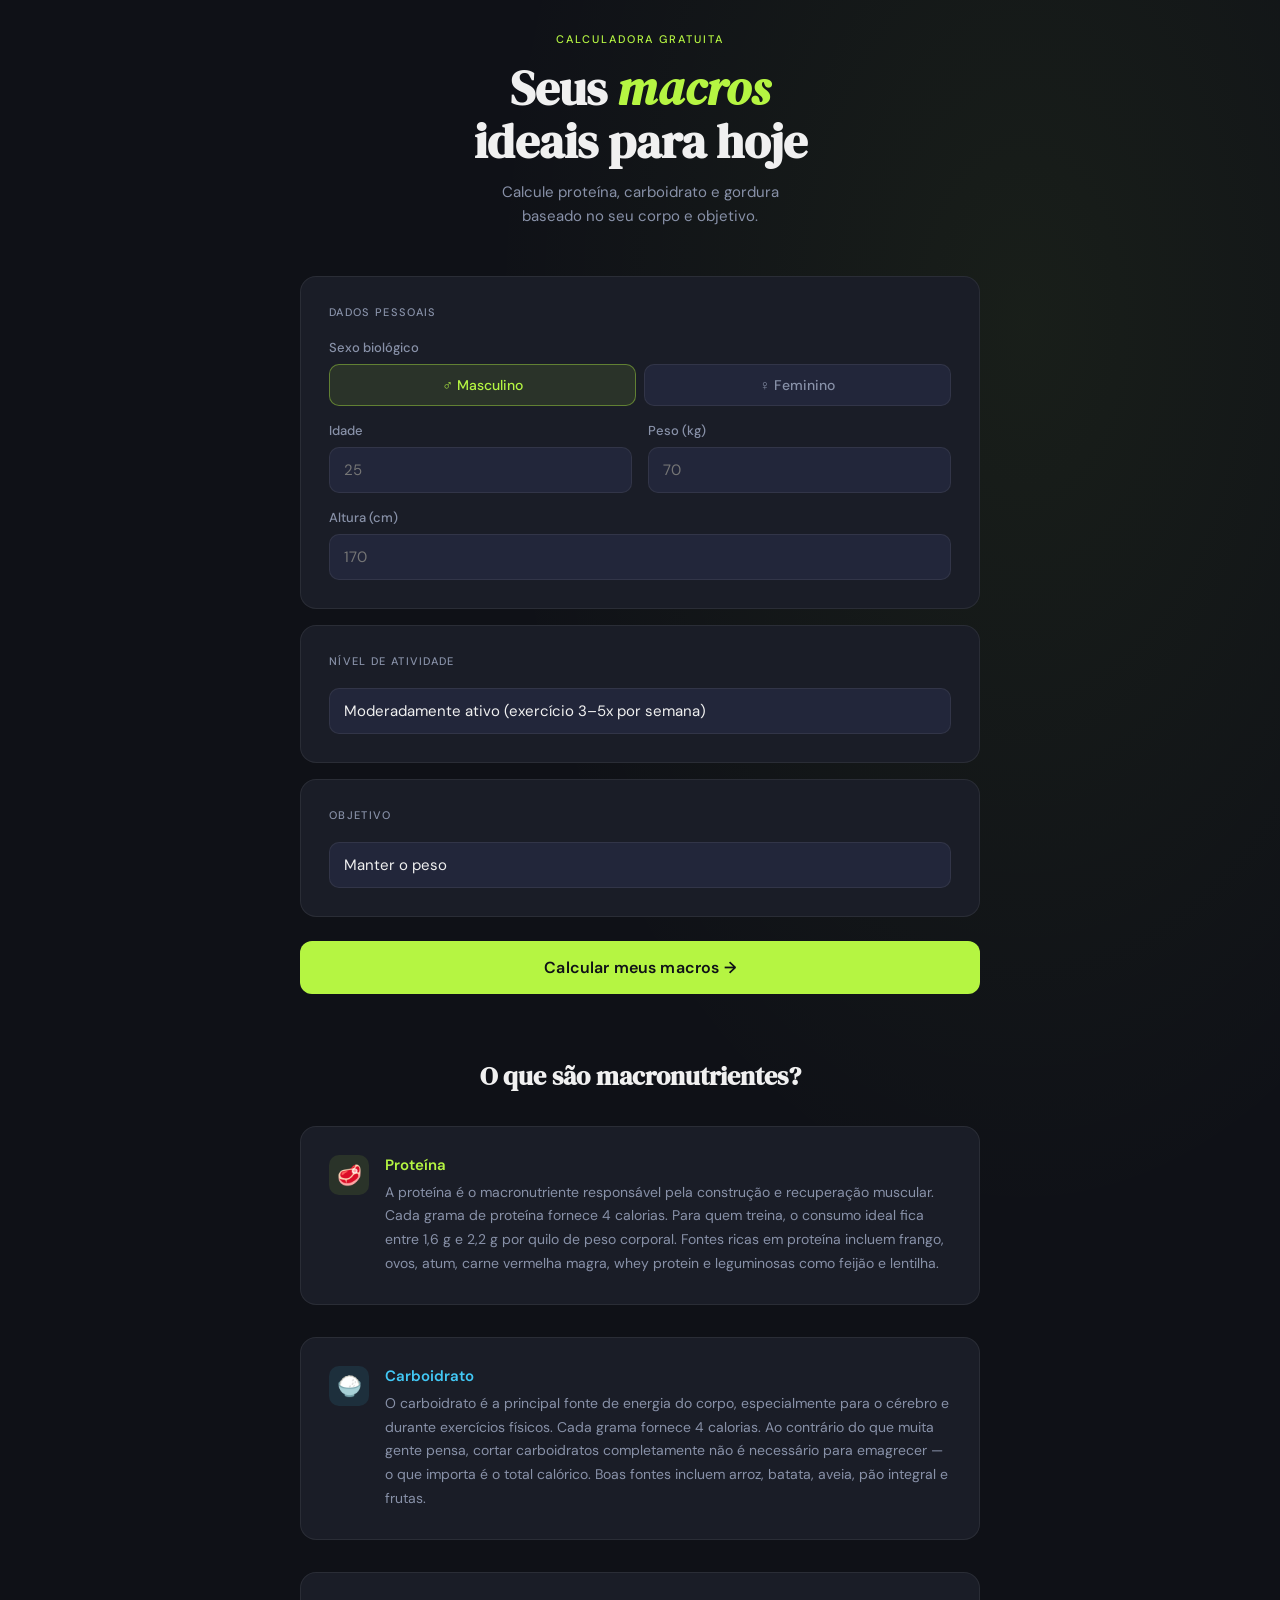
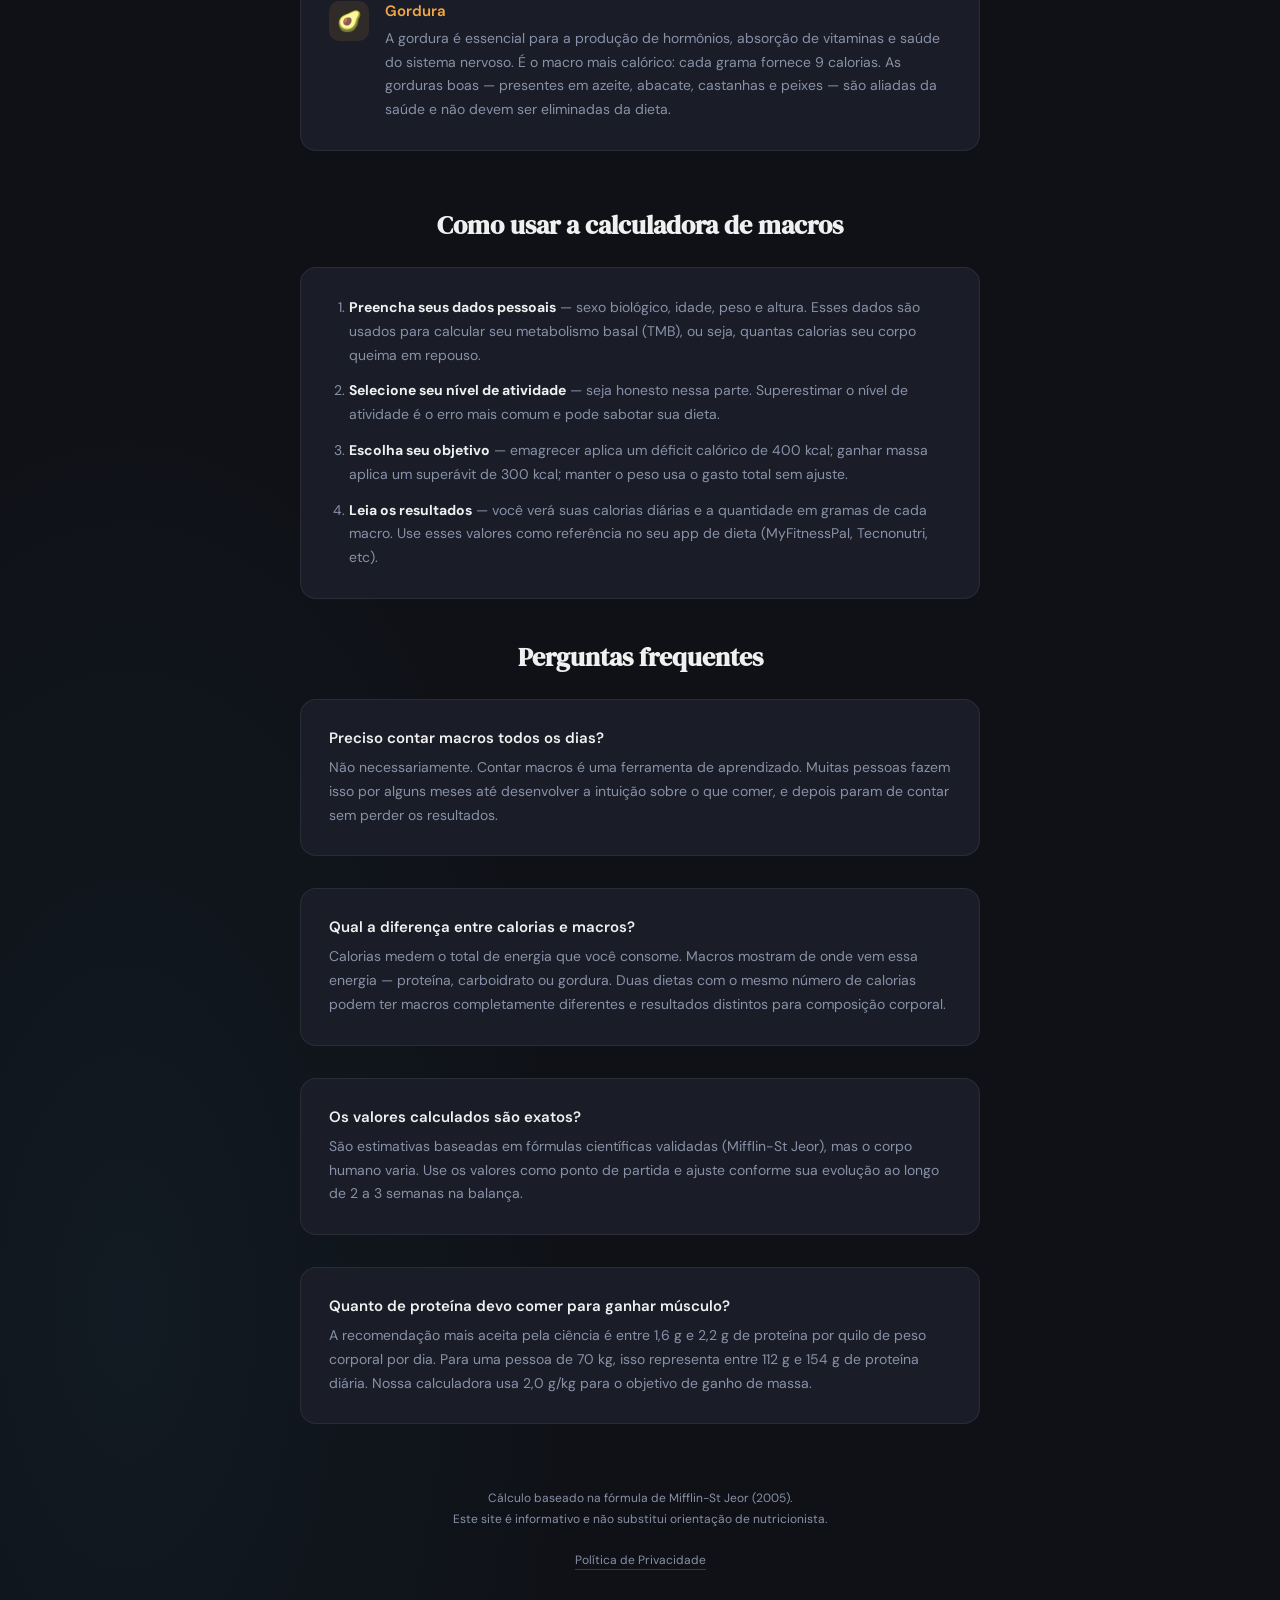
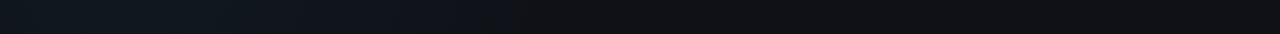
==== commit 648cd018: "Update index.html" ====
--- a/index.html
+++ b/index.html
@@ -378,6 +378,8 @@
     .kcal-value { font-size: 3rem; }
   }
 </style>
+<script async src="https://pagead2.googlesyndication.com/pagead/js/adsbygoogle.js?client=ca-pub-4526032187379417"
+     crossorigin="anonymous"></script>
 </head>
 <body>
 <div class="container">
@@ -489,6 +491,77 @@
     </div>
 
     <div class="tip" id="r-tip"></div>
+
+  </div>
+
+  <div style="margin-top: 4rem;">
+
+    <h2 style="font-family:'DM Serif Display',serif; font-size:1.6rem; margin-bottom:2rem; text-align:center;">O que são macronutrientes?</h2>
+
+    <div style="display:flex; flex-direction:column; gap:1rem; margin-bottom:2.5rem;">
+
+      <div class="card" style="display:flex; gap:16px; align-items:flex-start;">
+        <div style="width:40px;height:40px;border-radius:10px;background:rgba(181,245,66,0.1);display:flex;align-items:center;justify-content:center;flex-shrink:0;font-size:20px;">🥩</div>
+        <div>
+          <h3 style="font-size:15px;font-weight:600;margin-bottom:6px;color:var(--protein);">Proteína</h3>
+          <p style="font-size:14px;color:var(--muted);line-height:1.7;">A proteína é o macronutriente responsável pela construção e recuperação muscular. Cada grama de proteína fornece 4 calorias. Para quem treina, o consumo ideal fica entre 1,6 g e 2,2 g por quilo de peso corporal. Fontes ricas em proteína incluem frango, ovos, atum, carne vermelha magra, whey protein e leguminosas como feijão e lentilha.</p>
+        </div>
+      </div>
+
+      <div class="card" style="display:flex; gap:16px; align-items:flex-start;">
+        <div style="width:40px;height:40px;border-radius:10px;background:rgba(66,200,245,0.1);display:flex;align-items:center;justify-content:center;flex-shrink:0;font-size:20px;">🍚</div>
+        <div>
+          <h3 style="font-size:15px;font-weight:600;margin-bottom:6px;color:var(--carb);">Carboidrato</h3>
+          <p style="font-size:14px;color:var(--muted);line-height:1.7;">O carboidrato é a principal fonte de energia do corpo, especialmente para o cérebro e durante exercícios físicos. Cada grama fornece 4 calorias. Ao contrário do que muita gente pensa, cortar carboidratos completamente não é necessário para emagrecer — o que importa é o total calórico. Boas fontes incluem arroz, batata, aveia, pão integral e frutas.</p>
+        </div>
+      </div>
+
+      <div class="card" style="display:flex; gap:16px; align-items:flex-start;">
+        <div style="width:40px;height:40px;border-radius:10px;background:rgba(245,167,66,0.1);display:flex;align-items:center;justify-content:center;flex-shrink:0;font-size:20px;">🥑</div>
+        <div>
+          <h3 style="font-size:15px;font-weight:600;margin-bottom:6px;color:var(--fat);">Gordura</h3>
+          <p style="font-size:14px;color:var(--muted);line-height:1.7;">A gordura é essencial para a produção de hormônios, absorção de vitaminas e saúde do sistema nervoso. É o macro mais calórico: cada grama fornece 9 calorias. As gorduras boas — presentes em azeite, abacate, castanhas e peixes — são aliadas da saúde e não devem ser eliminadas da dieta.</p>
+        </div>
+      </div>
+
+    </div>
+
+    <h2 style="font-family:'DM Serif Display',serif; font-size:1.6rem; margin-bottom:1.5rem; text-align:center;">Como usar a calculadora de macros</h2>
+
+    <div class="card" style="margin-bottom:2.5rem;">
+      <ol style="padding-left:1.25rem; display:flex; flex-direction:column; gap:12px;">
+        <li style="font-size:14px;color:var(--muted);line-height:1.7;"><strong style="color:var(--text);">Preencha seus dados pessoais</strong> — sexo biológico, idade, peso e altura. Esses dados são usados para calcular seu metabolismo basal (TMB), ou seja, quantas calorias seu corpo queima em repouso.</li>
+        <li style="font-size:14px;color:var(--muted);line-height:1.7;"><strong style="color:var(--text);">Selecione seu nível de atividade</strong> — seja honesto nessa parte. Superestimar o nível de atividade é o erro mais comum e pode sabotar sua dieta.</li>
+        <li style="font-size:14px;color:var(--muted);line-height:1.7;"><strong style="color:var(--text);">Escolha seu objetivo</strong> — emagrecer aplica um déficit calórico de 400 kcal; ganhar massa aplica um superávit de 300 kcal; manter o peso usa o gasto total sem ajuste.</li>
+        <li style="font-size:14px;color:var(--muted);line-height:1.7;"><strong style="color:var(--text);">Leia os resultados</strong> — você verá suas calorias diárias e a quantidade em gramas de cada macro. Use esses valores como referência no seu app de dieta (MyFitnessPal, Tecnonutri, etc).</li>
+      </ol>
+    </div>
+
+    <h2 style="font-family:'DM Serif Display',serif; font-size:1.6rem; margin-bottom:1.5rem; text-align:center;">Perguntas frequentes</h2>
+
+    <div style="display:flex; flex-direction:column; gap:1rem; margin-bottom:2.5rem;">
+
+      <div class="card">
+        <h3 style="font-size:15px;font-weight:600;margin-bottom:8px;">Preciso contar macros todos os dias?</h3>
+        <p style="font-size:14px;color:var(--muted);line-height:1.7;">Não necessariamente. Contar macros é uma ferramenta de aprendizado. Muitas pessoas fazem isso por alguns meses até desenvolver a intuição sobre o que comer, e depois param de contar sem perder os resultados.</p>
+      </div>
+
+      <div class="card">
+        <h3 style="font-size:15px;font-weight:600;margin-bottom:8px;">Qual a diferença entre calorias e macros?</h3>
+        <p style="font-size:14px;color:var(--muted);line-height:1.7;">Calorias medem o total de energia que você consome. Macros mostram de onde vem essa energia — proteína, carboidrato ou gordura. Duas dietas com o mesmo número de calorias podem ter macros completamente diferentes e resultados distintos para composição corporal.</p>
+      </div>
+
+      <div class="card">
+        <h3 style="font-size:15px;font-weight:600;margin-bottom:8px;">Os valores calculados são exatos?</h3>
+        <p style="font-size:14px;color:var(--muted);line-height:1.7;">São estimativas baseadas em fórmulas científicas validadas (Mifflin-St Jeor), mas o corpo humano varia. Use os valores como ponto de partida e ajuste conforme sua evolução ao longo de 2 a 3 semanas na balança.</p>
+      </div>
+
+      <div class="card">
+        <h3 style="font-size:15px;font-weight:600;margin-bottom:8px;">Quanto de proteína devo comer para ganhar músculo?</h3>
+        <p style="font-size:14px;color:var(--muted);line-height:1.7;">A recomendação mais aceita pela ciência é entre 1,6 g e 2,2 g de proteína por quilo de peso corporal por dia. Para uma pessoa de 70 kg, isso representa entre 112 g e 154 g de proteína diária. Nossa calculadora usa 2,0 g/kg para o objetivo de ganho de massa.</p>
+      </div>
+
+    </div>
 
   </div>
 
